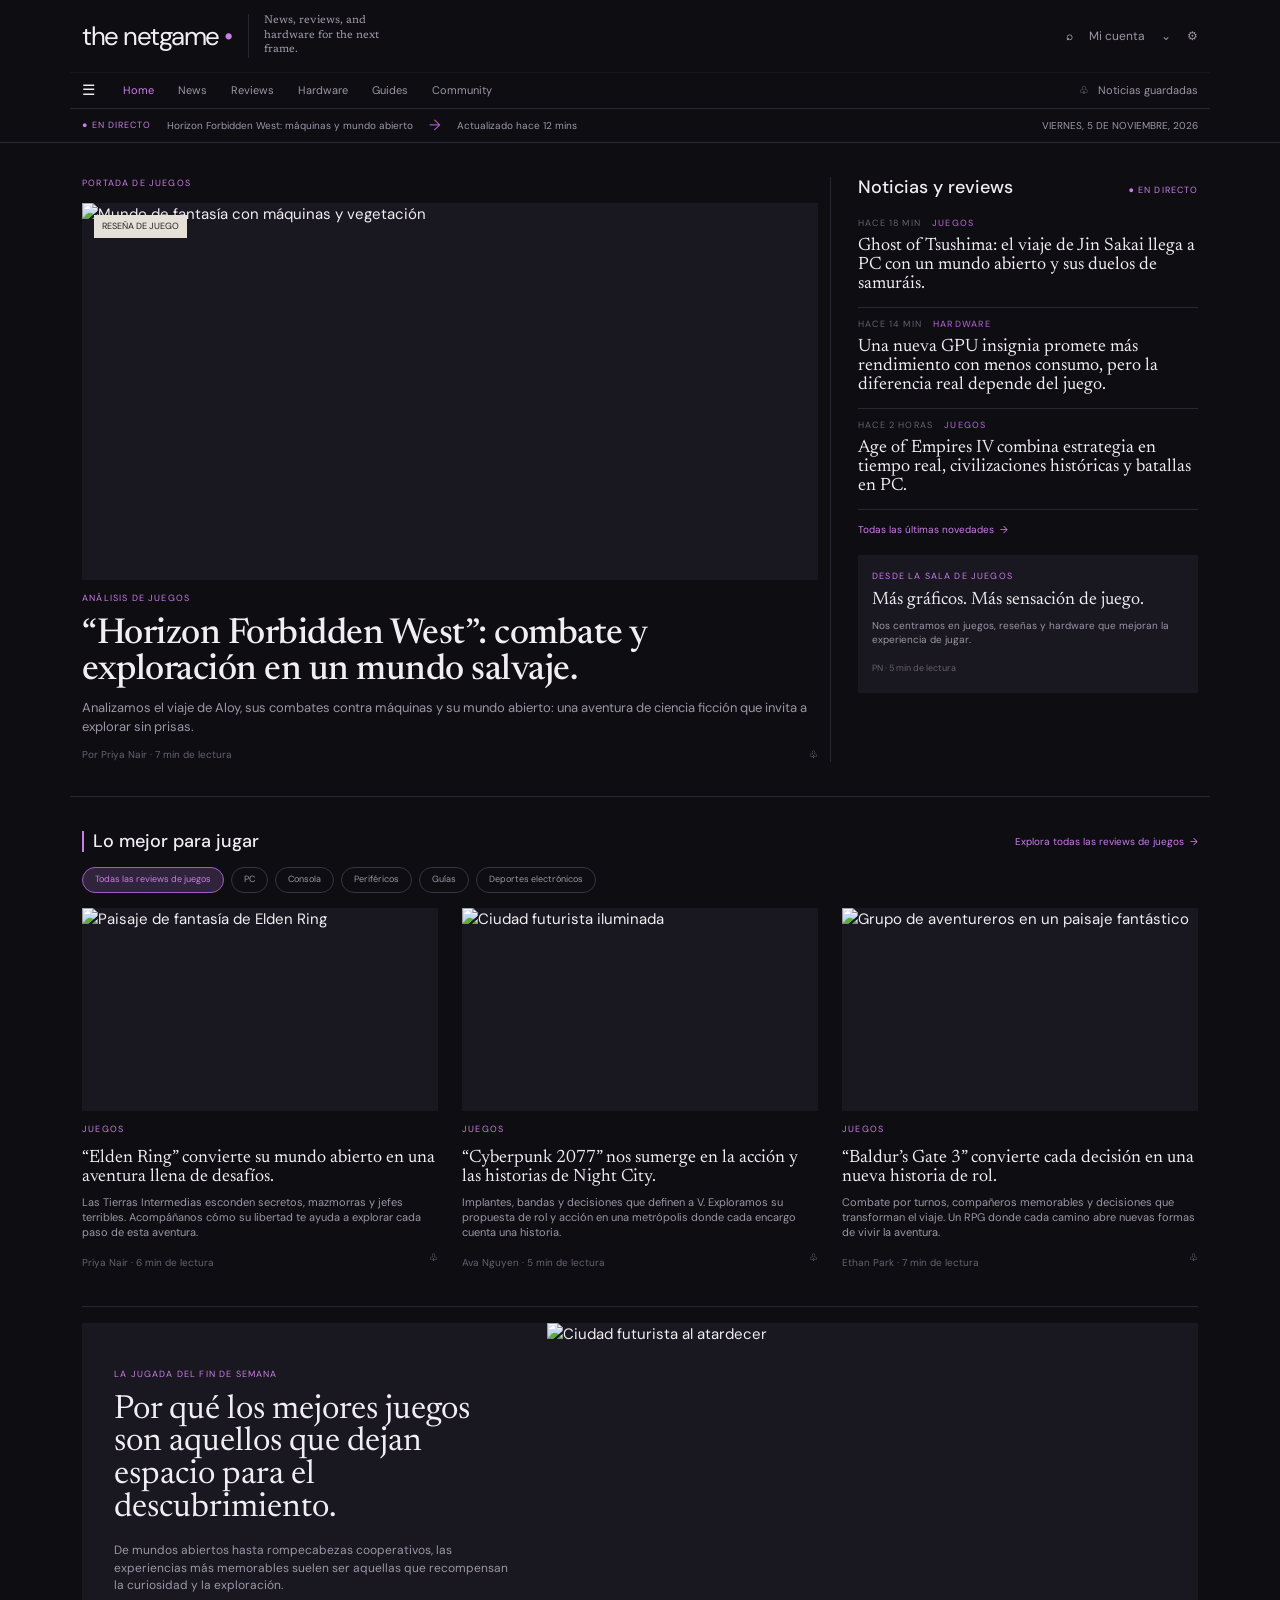
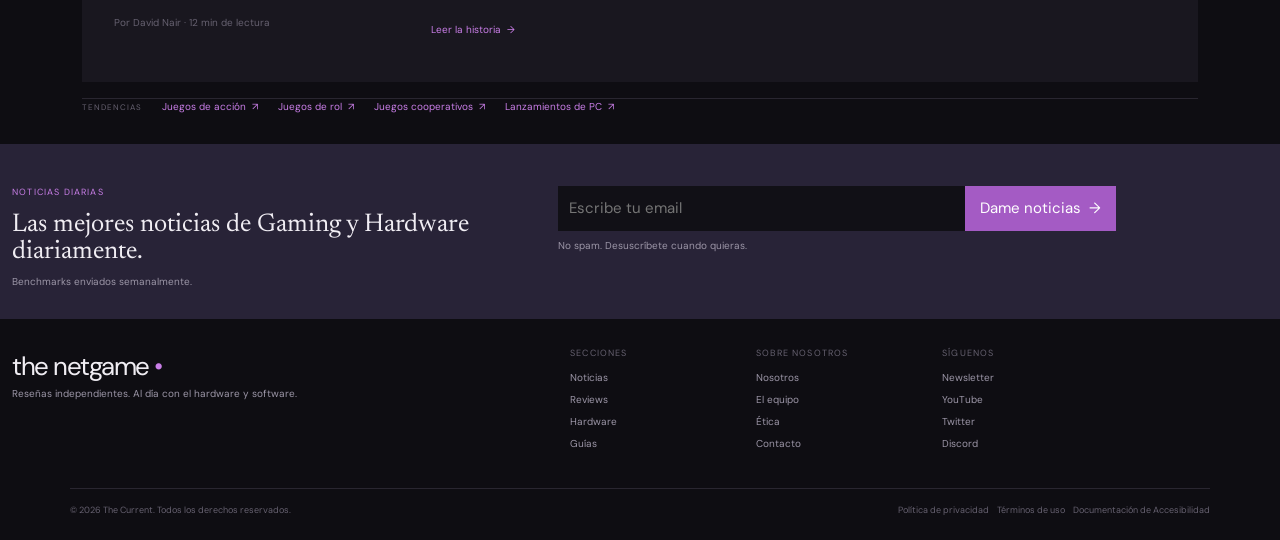
==== index.html @ 0d43a24c "feat(cosa no funcional)" ====
<!DOCTYPE html>
<html lang="es">
<head>
  <meta charset="UTF-8" />
  <meta name="viewport" content="width=device-width, initial-scale=1.0" />
  <meta name="description" content="Noticias, análisis y reviews de videojuegos y hardware." />
  <title>the netgame · Noticias y reviews</title>
  <link href="https://cdn.jsdelivr.net/npm/bootstrap@5.3.3/dist/css/bootstrap.min.css" rel="stylesheet" />
  <link rel="preconnect" href="https://fonts.googleapis.com" />
  <link rel="preconnect" href="https://fonts.gstatic.com" crossorigin />
  <link href="https://fonts.googleapis.com/css2?family=DM+Sans:wght@400;500;600;700&family=Newsreader:opsz,wght@6..72,400;6..72,500;6..72,600&display=swap" rel="stylesheet" />
  <link rel="stylesheet" href="styles/style.css" />
</head>
<body>
  <header class="site-header">
    <div class="topbar container d-flex align-items-center gap-3">
      <a class="brand" href="#">the netgame <span>•</span></a>
      <p class="brand-note">News, reviews, and<br />hardware for the next<br />frame.</p>
      <div class="header-actions d-flex align-items-center gap-3 ms-auto">
        <button class="icon-button" aria-label="Buscar">⌕</button>
        <a href="#">Mi cuenta</a>
        <span>⌄</span>
        <span>⚙</span>
      </div>
    </div>
    <nav class="main-nav container d-flex align-items-center gap-4">
      <button class="menu-button" aria-label="Abrir menú">☰</button>
      <a class="active" href="#">Home</a>
      <a href="noticias.html">News</a>
      <a href="#">Reviews</a>
      <a href="#">Hardware</a>
      <a href="#">Guides</a>
      <a href="#">Community</a>
      <a class="saved" href="#">♧ &nbsp; Noticias guardadas</a>
    </nav>
    <div class="ticker container d-flex align-items-center gap-3">
      <span class="live">● EN DIRECTO</span>
      <span>Horizon Forbidden West: máquinas y mundo abierto</span>
      <span class="ticker-arrow">→</span>
      <span>Actualizado hace 12 mins</span>
      <time>VIERNES, 5 DE NOVIEMBRE, 2026</time>
    </div>
  </header>

  <main class="container">
    <section class="hero-layout section row g-4">
      <article class="hero-story col-lg-8">
        <p class="eyebrow">PORTADA DE JUEGOS</p>
        <a href="#" class="image-link">
          <div class="hero-image image-frame">
            <img src="https://picsum.photos/seed/horizon-world/1200/620" alt="Mundo de fantasía con máquinas y vegetación" />
            <span class="image-tag">RESEÑA DE JUEGO</span>
          </div>
        </a>
        <p class="category">ANÁLISIS DE JUEGOS</p>
        <h1>“Horizon Forbidden West”: combate y exploración en un mundo salvaje.</h1>
        <p class="summary">Analizamos el viaje de Aloy, sus combates contra máquinas y su mundo abierto: una aventura de ciencia ficción que invita a explorar sin prisas.</p>
        <p class="byline">Por Priya Nair · 7 min de lectura <span>♧</span></p>
      </article>

      <aside class="news-rail col-lg-4">
        <div class="rail-heading">
          <h2>Noticias y reviews</h2>
          <span class="live">● EN DIRECTO</span>
        </div>
        <article class="rail-story">
          <p class="meta">HACE 18 MIN <b>JUEGOS</b></p>
          <h3>Ghost of Tsushima: el viaje de Jin Sakai llega a PC con un mundo abierto y sus duelos de samuráis.</h3>
        </article>
        <article class="rail-story">
          <p class="meta">HACE 14 MIN <b>HARDWARE</b></p>
          <h3>Una nueva GPU insignia promete más rendimiento con menos consumo, pero la diferencia real depende del juego.</h3>
        </article>
        <article class="rail-story">
          <p class="meta">HACE 2 HORAS <b>JUEGOS</b></p>
          <h3>Age of Empires IV combina estrategia en tiempo real, civilizaciones históricas y batallas en PC.</h3>
        </article>
        <a href="#" class="more-link">Todas las últimas novedades&nbsp; →</a>
        <div class="rail-note">
          <p class="category">DESDE LA SALA DE JUEGOS</p>
          <h3>Más gráficos. Más sensación de juego.</h3>
          <p>Nos centramos en juegos, reseñas y hardware que mejoran la experiencia de jugar.</p>
          <span>PN · 5 min de lectura</span>
        </div>
      </aside>
    </section>

    <section class="section review-section">
      <div class="section-heading">
        <h2>Lo mejor para jugar</h2>
        <a href="#">Explora todas las reviews de juegos&nbsp; →</a>
      </div>
      <div class="filters">
        <a class="selected" href="#">Todas las reviews de juegos</a>
        <a href="#">PC</a><a href="#">Consola</a><a href="#">Periféricos</a><a href="#">Guías</a><a href="#">Deportes electrónicos</a>
      </div>
      <div class="card-grid row g-4">
        <article class="game-card col-lg-4">
          <a href="#" class="image-link"><div class="card-image image-frame"><img src="https://picsum.photos/seed/elden-ring-landscape/800/480" alt="Paisaje de fantasía de Elden Ring" /></div></a>
          <p class="category">JUEGOS</p>
          <h3>“Elden Ring” convierte su mundo abierto en una aventura llena de desafíos.</h3>
          <p>Las Tierras Intermedias esconden secretos, mazmorras y jefes terribles. Acompáñanos cómo su libertad te ayuda a explorar cada paso de esta aventura.</p>
          <span class="byline">Priya Nair · 6 min de lectura <i>♧</i></span>
        </article>
        <article class="game-card col-lg-4">
          <a href="#" class="image-link"><div class="card-image image-frame"><img src="https://picsum.photos/seed/cyberpunk-city/800/480" alt="Ciudad futurista iluminada" /></div></a>
          <p class="category">JUEGOS</p>
          <h3>“Cyberpunk 2077” nos sumerge en la acción y las historias de Night City.</h3>
          <p>Implantes, bandas y decisiones que definen a V. Exploramos su propuesta de rol y acción en una metrópolis donde cada encargo cuenta una historia.</p>
          <span class="byline">Ava Nguyen · 5 min de lectura <i>♧</i></span>
        </article>
        <article class="game-card col-lg-4">
          <a href="#" class="image-link"><div class="card-image image-frame"><img src="https://picsum.photos/seed/baldurs-gate-party/800/480" alt="Grupo de aventureros en un paisaje fantástico" /></div></a>
          <p class="category">JUEGOS</p>
          <h3>“Baldur’s Gate 3” convierte cada decisión en una nueva historia de rol.</h3>
          <p>Combate por turnos, compañeros memorables y decisiones que transforman el viaje. Un RPG donde cada camino abre nuevas formas de vivir la aventura.</p>
          <span class="byline">Ethan Park · 7 min de lectura <i>♧</i></span>
        </article>
      </div>
    </section>

    <section class="split-feature section row g-0">
      <div class="split-copy col-lg-5">
        <p class="category">LA JUGADA DEL FIN DE SEMANA</p>
        <h2>Por qué los mejores juegos son aquellos que dejan espacio para el descubrimiento.</h2>
        <p>De mundos abiertos hasta rompecabezas cooperativos, las experiencias más memorables suelen ser aquellas que recompensan la curiosidad y la exploración.</p>
        <span class="byline">Por David Nair · 12 min de lectura</span>
        <a class="more-link" href="#">Leer la historia&nbsp; →</a>
      </div>
      <div class="split-image image-frame col-lg-7"><img src="https://picsum.photos/seed/futuristic-sunset/1000/700" alt="Ciudad futurista al atardecer" /></div>
    </section>

    <div class="trends"><span>TENDENCIAS</span><a href="#">Juegos de acción&nbsp; ↗</a><a href="#">Juegos de rol&nbsp; ↗</a><a href="#">Juegos cooperativos&nbsp; ↗</a><a href="#">Lanzamientos de PC&nbsp; ↗</a></div>
  </main>

  <section class="newsletter">
    <div class="container newsletter-inner row align-items-center g-4">
      <div class="col-lg-6"><p class="category">NOTICIAS DIARIAS</p><h2>Las mejores noticias de Gaming y Hardware diariamente.</h2><p>Benchmarks enviados semanalmente.</p></div>
      <form class="col-lg-6 row g-0"><label class="sr-only" for="email">Tu email</label><input class="col" id="email" type="email" placeholder="Escribe tu email" required /><button class="col-auto" type="submit">Dame noticias&nbsp; →</button><small class="col-12">No spam. Desuscríbete cuando quieras.</small></form>
    </div>
  </section>

  <footer class="site-footer">
    <div class="container footer-grid row g-4">
      <div class="col-lg-6"><a class="brand" href="#">the netgame <span>•</span></a><p>Reseñas independientes. Al día con el hardware y software.</p></div>
      <div class="col-6 col-lg-2"><p class="footer-title">SECCIONES</p><a href="#">Noticias</a><a href="#">Reviews</a><a href="#">Hardware</a><a href="#">Guías</a></div>
      <div class="col-6 col-lg-2"><p class="footer-title">SOBRE NOSOTROS</p><a href="#">Nosotros</a><a href="#">El equipo</a><a href="#">Ética</a><a href="#">Contacto</a></div>
      <div class="col-6 col-lg-2"><p class="footer-title">SÍGUENOS</p><a href="#">Newsletter</a><a href="#">YouTube</a><a href="#">Twitter</a><a href="#">Discord</a></div>
    </div>
    <div class="container footer-bottom"><span>© 2026 The Current. Todos los derechos reservados.</span><span>Política de privacidad &nbsp;&nbsp; Términos de uso &nbsp;&nbsp; Documentación de Accesibilidad</span></div>
  </footer>
</body>
</html>
---- styles/style.css ----
:root {
  --bg: #0e0d12;
  --surface: #19171f;
  --surface-light: #272331;
  --text: #f0edf3;
  --muted: #9c96a7;
  --faint: #666170;
  --line: #292630;
  --purple: #a45bc4;
  --purple-light: #c97ee7;
  --sans: "DM Sans", Arial, sans-serif;
  --serif: "Newsreader", Georgia, serif;
}

* { box-sizing: border-box; }
html { scroll-behavior: smooth; }
body { margin: 0; background: var(--bg); color: var(--text); font-family: var(--sans); font-size: 15px; }
a { color: inherit; text-decoration: none; }
a:hover { color: var(--purple-light); }
button, input { font: inherit; }
.site-header { border-bottom: 1px solid var(--line); }
.topbar { min-height: 72px; }
.brand { font-size: 26px; letter-spacing: -1.5px; white-space: nowrap; }
.brand span, .live, .category, .eyebrow { color: var(--purple-light); }
.brand-note { border-left: 1px solid var(--line); color: var(--muted); font: 11px/1.35 var(--serif); margin: 0; padding-left: 15px; }
.header-actions { color: var(--muted); font-size: 12px; }
.icon-button, .menu-button { background: none; border: 0; color: var(--text); cursor: pointer; padding: 0; }
.main-nav { border-top: 1px solid #17161b; min-height: 36px; font-size: 11px; color: var(--muted); }
.menu-button { font-size: 15px; margin-right: 4px; }
.main-nav .active { color: var(--purple-light); }
.saved { margin-left: auto; }
.ticker { border-top: 1px solid var(--line); color: var(--muted); font-size: 10px; min-height: 34px; }
.live { font-size: 9px; letter-spacing: .12em; white-space: nowrap; }
.ticker-arrow { color: var(--purple); font-size: 15px; }
.ticker time { margin-left: auto; }
.section { border-bottom: 1px solid var(--line); padding: 34px 0; }
.eyebrow, .category, .meta, .footer-title { font-size: 9px; letter-spacing: .13em; margin: 0 0 12px; }
.image-frame { background: var(--surface); overflow: hidden; position: relative; }
.image-frame img { display: block; height: 100%; object-fit: cover; transition: transform .35s ease; width: 100%; }
.image-link:hover img { transform: scale(1.025); }
.hero-image { aspect-ratio: 1.95 / 1; }
.image-tag { background: #e6e1d8; color: #242025; font-size: 9px; left: 12px; padding: 5px 8px; position: absolute; top: 12px; }
.hero-story h1 { font: 500 clamp(28px, 2.8vw, 40px)/1 var(--serif); letter-spacing: -.5px; margin: 0 0 10px; max-width: 800px; }
.summary { color: var(--muted); font-size: 13px; line-height: 1.45; margin: 0 0 10px; max-width: 800px; }
.byline { color: var(--faint); font-size: 10px; margin: 0; }
.byline span, .byline i { color: var(--muted); float: right; font-style: normal; }
.category { color: var(--purple-light); margin-top: 12px; }
.news-rail { border-left: 1px solid var(--line); padding-left: 27px; }
.rail-heading { align-items: baseline; display: flex; justify-content: space-between; margin-bottom: 8px; }
.rail-heading h2, .section-heading h2 { font-size: 18px; font-weight: 500; margin: 0; }
.rail-story { border-bottom: 1px solid var(--line); padding: 10px 0 13px; }
.rail-story .meta { color: var(--faint); margin-bottom: 7px; }
.meta b { color: var(--purple); font-weight: 500; margin-left: 8px; }
.rail-story h3 { font: 400 18px/1.05 var(--serif); margin: 0; }
.more-link { color: var(--purple-light); display: inline-block; font-size: 10px; margin-top: 12px; }
.rail-note { background: var(--surface); margin-top: 15px; padding: 15px 14px; }
.rail-note .category { margin: 0 0 8px; }
.rail-note h3 { font: 400 18px/1.05 var(--serif); margin: 0 0 9px; }
.rail-note p:not(.category) { color: var(--muted); font-size: 10px; line-height: 1.4; margin: 0 0 8px; }
.rail-note span { color: var(--faint); font-size: 9px; }
.section-heading { align-items: center; border-left: 2px solid var(--purple-light); display: flex; justify-content: space-between; padding-left: 9px; }
.section-heading a { color: var(--purple-light); font-size: 10px; }
.filters { display: flex; flex-wrap: wrap; gap: 7px; margin: 15px 0; }
.filters a { border: 1px solid #39343f; border-radius: 20px; color: var(--muted); font-size: 9px; padding: 5px 12px; }
.filters .selected { background: #30243c; border-color: var(--purple); color: var(--purple-light); }
.card-image { aspect-ratio: 1.75 / 1; }
.game-card h3 { font: 400 18px/1.05 var(--serif); margin: 0 0 8px; }
.game-card > p:not(.category) { color: var(--muted); font-size: 11px; line-height: 1.4; margin: 0 0 9px; }
.split-feature { padding: 16px 0; }
.split-copy { background: var(--surface); padding: 45px 32px; }
.split-copy .category { margin: 0 0 13px; }
.split-copy h2 { font: 400 clamp(25px, 2.6vw, 36px)/.98 var(--serif); margin: 0 0 17px; }
.split-copy > p:not(.category) { color: var(--muted); font-size: 12px; line-height: 1.45; max-width: 500px; }
.split-copy .more-link { float: right; }
.split-image { min-height: 280px; }
.trends { align-items: center; display: flex; gap: 20px; padding: 0 0 30px; color: var(--purple-light); font-size: 10px; }
.trends span { color: var(--faint); font-size: 8px; letter-spacing: .12em; }
.newsletter { background: #282337; padding: 30px 0; }
.newsletter h2 { font: 400 clamp(22px, 2vw, 28px)/1.05 var(--serif); margin: 0 0 8px; }
.newsletter p:not(.category), .newsletter small { color: var(--muted); font-size: 10px; margin: 0; }
.newsletter input { background: #111016; border: 0; color: var(--text); min-width: 0; padding: 11px; }
.newsletter button { background: var(--purple); border: 0; color: #fff; cursor: pointer; padding: 0 15px; }
.newsletter small { grid-column: 1 / -1; margin-top: 7px; }
.site-footer { padding-top: 28px; }
.footer-grid { padding-bottom: 30px; }
.footer-grid p:not(.footer-title) { color: var(--muted); font-size: 10px; }
.footer-title { color: var(--faint); margin-bottom: 10px; }
.footer-grid div:not(:first-child) a { color: var(--muted); display: block; font-size: 10px; margin-bottom: 7px; }
.footer-bottom { border-top: 1px solid var(--line); color: var(--faint); display: flex; font-size: 9px; justify-content: space-between; padding: 15px 0 22px; }
.sr-only { height: 1px; margin: -1px; overflow: hidden; position: absolute; width: 1px; }

@media (max-width: 760px) {
  .brand { font-size: 23px; }
  .brand-note, .header-actions a, .main-nav a:nth-of-type(n+4), .saved, .ticker time { display: none; }
  .main-nav { gap: 15px; overflow: hidden; }
  .news-rail { border-left: 0; border-top: 1px solid var(--line); padding: 25px 0 0; }
  .split-copy { padding: 32px 24px; }
  .split-image { min-height: 210px; }
  .trends { flex-wrap: wrap; gap: 12px; }
  .footer-bottom { flex-direction: column; gap: 8px; }
}
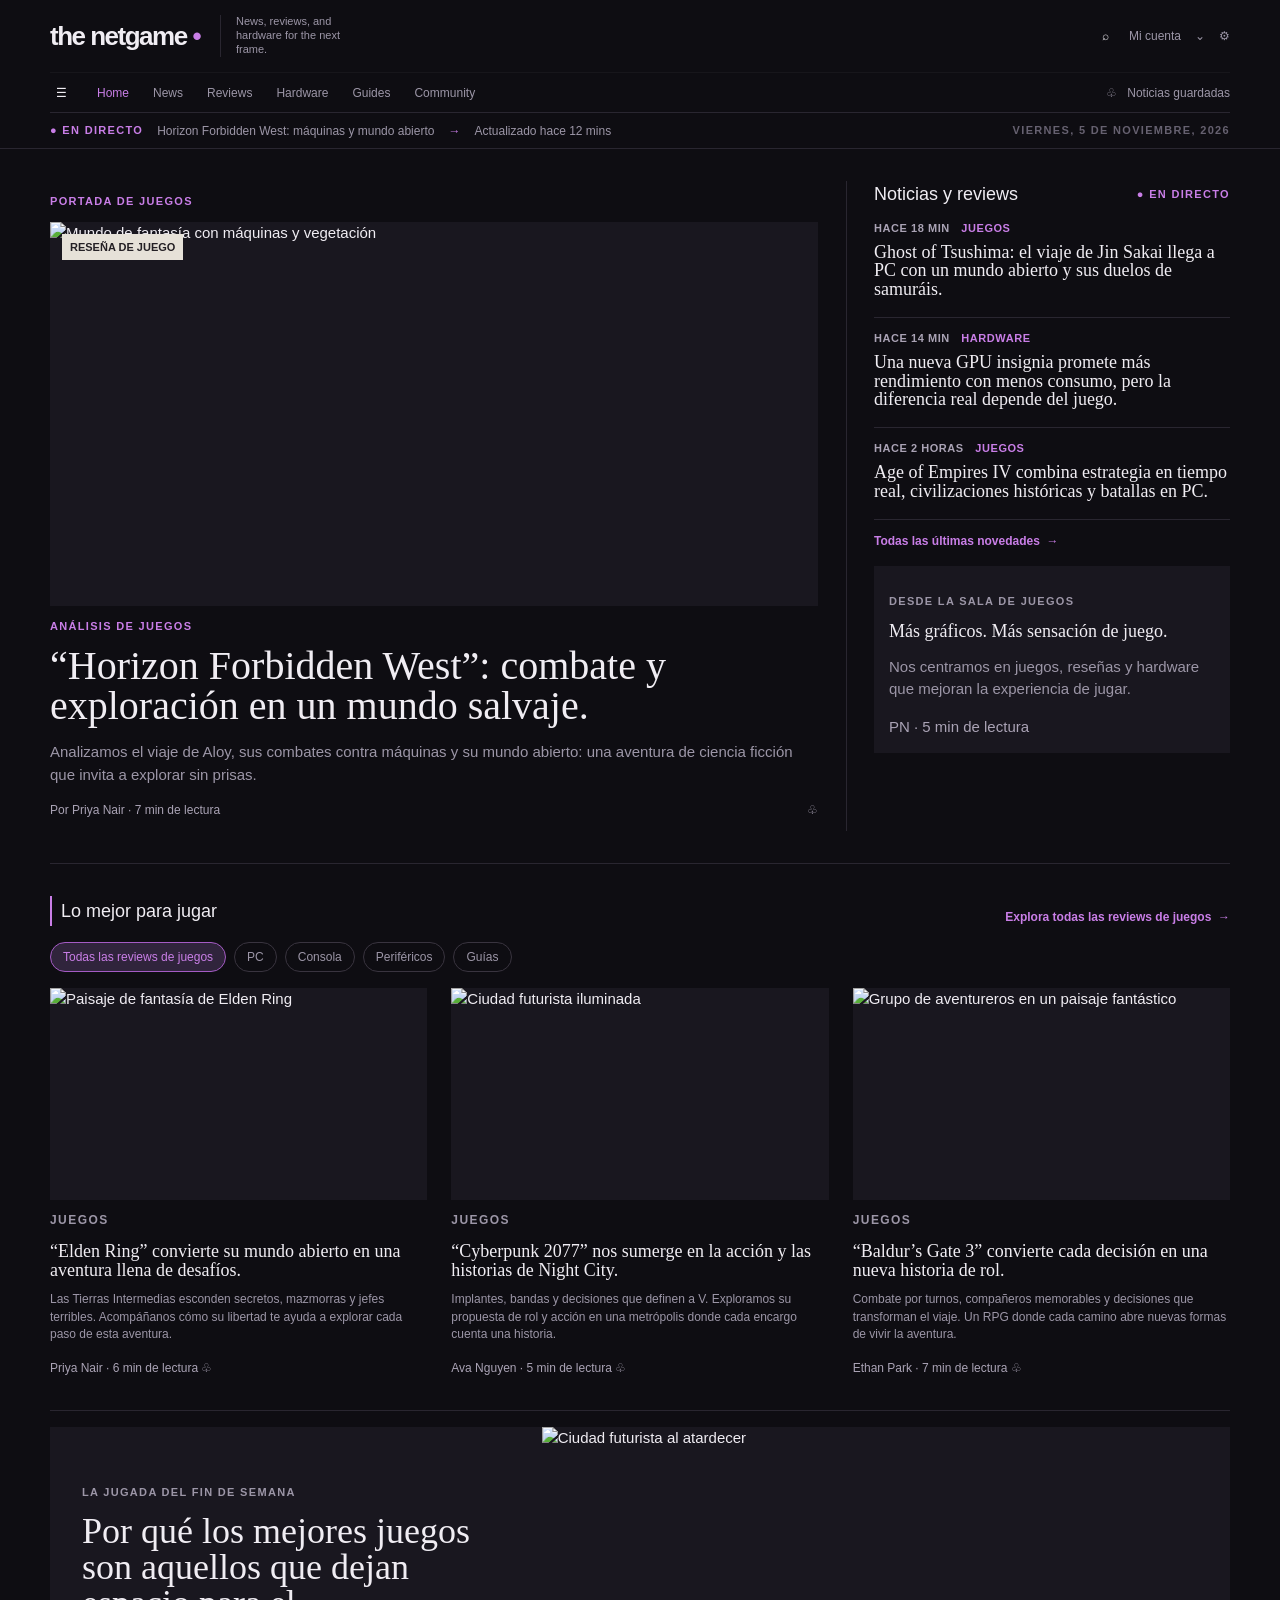
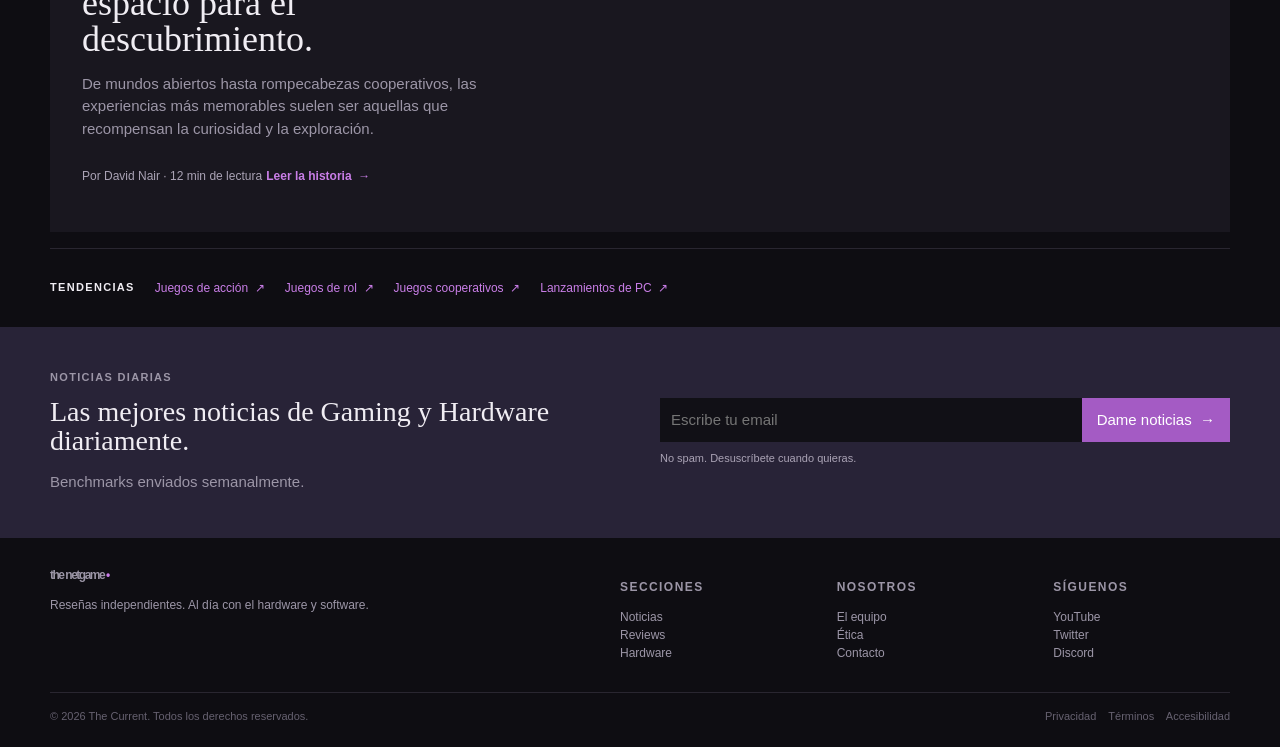
==== commit 7d54a3ba: "move (changed from bootstrap to plain css organized)" ====
--- a/index.html
+++ b/index.html
@@ -5,27 +5,27 @@
   <meta name="viewport" content="width=device-width, initial-scale=1.0" />
   <meta name="description" content="Noticias, análisis y reviews de videojuegos y hardware." />
   <title>the netgame · Noticias y reviews</title>
-  <link href="https://cdn.jsdelivr.net/npm/bootstrap@5.3.3/dist/css/bootstrap.min.css" rel="stylesheet" />
-  <link rel="preconnect" href="https://fonts.googleapis.com" />
-  <link rel="preconnect" href="https://fonts.gstatic.com" crossorigin />
-  <link href="https://fonts.googleapis.com/css2?family=DM+Sans:wght@400;500;600;700&family=Newsreader:opsz,wght@6..72,400;6..72,500;6..72,600&display=swap" rel="stylesheet" />
-  <link rel="stylesheet" href="styles/style.css" />
+  <link rel="stylesheet" href="styles/base.css" />
+  <link rel="stylesheet" href="styles/layout.css" />
+  <link rel="stylesheet" href="styles/components.css" />
+  <link rel="stylesheet" href="styles/responsive.css" />
 </head>
 <body>
   <header class="site-header">
-    <div class="topbar container d-flex align-items-center gap-3">
-      <a class="brand" href="#">the netgame <span>•</span></a>
+    <div class="topbar container">
+      <a class="brand" href="index.html">the netgame <span>•</span></a>
       <p class="brand-note">News, reviews, and<br />hardware for the next<br />frame.</p>
-      <div class="header-actions d-flex align-items-center gap-3 ms-auto">
-        <button class="icon-button" aria-label="Buscar">⌕</button>
+      <div class="header-actions">
+        <button aria-label="Buscar">⌕</button>
         <a href="#">Mi cuenta</a>
         <span>⌄</span>
         <span>⚙</span>
       </div>
     </div>
-    <nav class="main-nav container d-flex align-items-center gap-4">
+
+    <nav class="main-nav container" aria-label="Navegación principal">
       <button class="menu-button" aria-label="Abrir menú">☰</button>
-      <a class="active" href="#">Home</a>
+      <a class="active" href="index.html">Home</a>
       <a href="noticias.html">News</a>
       <a href="#">Reviews</a>
       <a href="#">Hardware</a>
@@ -33,51 +33,52 @@
       <a href="#">Community</a>
       <a class="saved" href="#">♧ &nbsp; Noticias guardadas</a>
     </nav>
-    <div class="ticker container d-flex align-items-center gap-3">
+
+    <div class="ticker container">
       <span class="live">● EN DIRECTO</span>
       <span>Horizon Forbidden West: máquinas y mundo abierto</span>
       <span class="ticker-arrow">→</span>
-      <span>Actualizado hace 12 mins</span>
+      <span class="ticker-update">Actualizado hace 12 mins</span>
       <time>VIERNES, 5 DE NOVIEMBRE, 2026</time>
     </div>
   </header>
 
   <main class="container">
-    <section class="hero-layout section row g-4">
-      <article class="hero-story col-lg-8">
-        <p class="eyebrow">PORTADA DE JUEGOS</p>
-        <a href="#" class="image-link">
+    <section class="hero-layout section-grid">
+      <article class="hero-story">
+        <p class="section-label">PORTADA DE JUEGOS</p>
+        <a class="image-link" href="#">
           <div class="hero-image image-frame">
             <img src="https://picsum.photos/seed/horizon-world/1200/620" alt="Mundo de fantasía con máquinas y vegetación" />
             <span class="image-tag">RESEÑA DE JUEGO</span>
           </div>
         </a>
-        <p class="category">ANÁLISIS DE JUEGOS</p>
+        <p class="section-label">ANÁLISIS DE JUEGOS</p>
         <h1>“Horizon Forbidden West”: combate y exploración en un mundo salvaje.</h1>
         <p class="summary">Analizamos el viaje de Aloy, sus combates contra máquinas y su mundo abierto: una aventura de ciencia ficción que invita a explorar sin prisas.</p>
         <p class="byline">Por Priya Nair · 7 min de lectura <span>♧</span></p>
       </article>
 
-      <aside class="news-rail col-lg-4">
+      <aside class="news-rail">
         <div class="rail-heading">
           <h2>Noticias y reviews</h2>
           <span class="live">● EN DIRECTO</span>
         </div>
         <article class="rail-story">
-          <p class="meta">HACE 18 MIN <b>JUEGOS</b></p>
+          <p class="metadata">HACE 18 MIN <b>JUEGOS</b></p>
           <h3>Ghost of Tsushima: el viaje de Jin Sakai llega a PC con un mundo abierto y sus duelos de samuráis.</h3>
         </article>
         <article class="rail-story">
-          <p class="meta">HACE 14 MIN <b>HARDWARE</b></p>
+          <p class="metadata">HACE 14 MIN <b>HARDWARE</b></p>
           <h3>Una nueva GPU insignia promete más rendimiento con menos consumo, pero la diferencia real depende del juego.</h3>
         </article>
         <article class="rail-story">
-          <p class="meta">HACE 2 HORAS <b>JUEGOS</b></p>
+          <p class="metadata">HACE 2 HORAS <b>JUEGOS</b></p>
           <h3>Age of Empires IV combina estrategia en tiempo real, civilizaciones históricas y batallas en PC.</h3>
         </article>
-        <a href="#" class="more-link">Todas las últimas novedades&nbsp; →</a>
+        <a class="more-link" href="#">Todas las últimas novedades&nbsp; →</a>
         <div class="rail-note">
-          <p class="category">DESDE LA SALA DE JUEGOS</p>
+          <p class="section-label">DESDE LA SALA DE JUEGOS</p>
           <h3>Más gráficos. Más sensación de juego.</h3>
           <p>Nos centramos en juegos, reseñas y hardware que mejoran la experiencia de jugar.</p>
           <span>PN · 5 min de lectura</span>
@@ -85,69 +86,93 @@
       </aside>
     </section>
 
-    <section class="section review-section">
+    <section class="review-section section-grid">
       <div class="section-heading">
         <h2>Lo mejor para jugar</h2>
         <a href="#">Explora todas las reviews de juegos&nbsp; →</a>
       </div>
       <div class="filters">
-        <a class="selected" href="#">Todas las reviews de juegos</a>
-        <a href="#">PC</a><a href="#">Consola</a><a href="#">Periféricos</a><a href="#">Guías</a><a href="#">Deportes electrónicos</a>
+        <a class="active" href="#">Todas las reviews de juegos</a>
+        <a href="#">PC</a>
+        <a href="#">Consola</a>
+        <a href="#">Periféricos</a>
+        <a href="#">Guías</a>
       </div>
-      <div class="card-grid row g-4">
-        <article class="game-card col-lg-4">
-          <a href="#" class="image-link"><div class="card-image image-frame"><img src="https://picsum.photos/seed/elden-ring-landscape/800/480" alt="Paisaje de fantasía de Elden Ring" /></div></a>
-          <p class="category">JUEGOS</p>
+      <div class="card-grid">
+        <article class="game-card">
+          <a class="image-link" href="#"><div class="card-image image-frame"><img src="https://picsum.photos/seed/elden-ring-landscape/800/480" alt="Paisaje de fantasía de Elden Ring" /></div></a>
+          <p class="section-label">JUEGOS</p>
           <h3>“Elden Ring” convierte su mundo abierto en una aventura llena de desafíos.</h3>
           <p>Las Tierras Intermedias esconden secretos, mazmorras y jefes terribles. Acompáñanos cómo su libertad te ayuda a explorar cada paso de esta aventura.</p>
-          <span class="byline">Priya Nair · 6 min de lectura <i>♧</i></span>
+          <span class="byline">Priya Nair · 6 min de lectura ♧</span>
         </article>
-        <article class="game-card col-lg-4">
-          <a href="#" class="image-link"><div class="card-image image-frame"><img src="https://picsum.photos/seed/cyberpunk-city/800/480" alt="Ciudad futurista iluminada" /></div></a>
-          <p class="category">JUEGOS</p>
+        <article class="game-card">
+          <a class="image-link" href="#"><div class="card-image image-frame"><img src="https://picsum.photos/seed/cyberpunk-city/800/480" alt="Ciudad futurista iluminada" /></div></a>
+          <p class="section-label">JUEGOS</p>
           <h3>“Cyberpunk 2077” nos sumerge en la acción y las historias de Night City.</h3>
           <p>Implantes, bandas y decisiones que definen a V. Exploramos su propuesta de rol y acción en una metrópolis donde cada encargo cuenta una historia.</p>
-          <span class="byline">Ava Nguyen · 5 min de lectura <i>♧</i></span>
+          <span class="byline">Ava Nguyen · 5 min de lectura ♧</span>
         </article>
-        <article class="game-card col-lg-4">
-          <a href="#" class="image-link"><div class="card-image image-frame"><img src="https://picsum.photos/seed/baldurs-gate-party/800/480" alt="Grupo de aventureros en un paisaje fantástico" /></div></a>
-          <p class="category">JUEGOS</p>
+        <article class="game-card">
+          <a class="image-link" href="#"><div class="card-image image-frame"><img src="https://picsum.photos/seed/baldurs-gate-party/800/480" alt="Grupo de aventureros en un paisaje fantástico" /></div></a>
+          <p class="section-label">JUEGOS</p>
           <h3>“Baldur’s Gate 3” convierte cada decisión en una nueva historia de rol.</h3>
           <p>Combate por turnos, compañeros memorables y decisiones que transforman el viaje. Un RPG donde cada camino abre nuevas formas de vivir la aventura.</p>
-          <span class="byline">Ethan Park · 7 min de lectura <i>♧</i></span>
+          <span class="byline">Ethan Park · 7 min de lectura ♧</span>
         </article>
       </div>
     </section>
 
-    <section class="split-feature section row g-0">
-      <div class="split-copy col-lg-5">
-        <p class="category">LA JUGADA DEL FIN DE SEMANA</p>
+    <section class="split-feature">
+      <div class="split-copy">
+        <p class="section-label">LA JUGADA DEL FIN DE SEMANA</p>
         <h2>Por qué los mejores juegos son aquellos que dejan espacio para el descubrimiento.</h2>
         <p>De mundos abiertos hasta rompecabezas cooperativos, las experiencias más memorables suelen ser aquellas que recompensan la curiosidad y la exploración.</p>
         <span class="byline">Por David Nair · 12 min de lectura</span>
         <a class="more-link" href="#">Leer la historia&nbsp; →</a>
       </div>
-      <div class="split-image image-frame col-lg-7"><img src="https://picsum.photos/seed/futuristic-sunset/1000/700" alt="Ciudad futurista al atardecer" /></div>
+      <div class="split-image image-frame"><img src="https://picsum.photos/seed/futuristic-sunset/1000/700" alt="Ciudad futurista al atardecer" /></div>
     </section>
 
-    <div class="trends"><span>TENDENCIAS</span><a href="#">Juegos de acción&nbsp; ↗</a><a href="#">Juegos de rol&nbsp; ↗</a><a href="#">Juegos cooperativos&nbsp; ↗</a><a href="#">Lanzamientos de PC&nbsp; ↗</a></div>
+    <div class="trends">
+      <span>TENDENCIAS</span>
+      <a href="#">Juegos de acción&nbsp; ↗</a>
+      <a href="#">Juegos de rol&nbsp; ↗</a>
+      <a href="#">Juegos cooperativos&nbsp; ↗</a>
+      <a href="#">Lanzamientos de PC&nbsp; ↗</a>
+    </div>
   </main>
 
   <section class="newsletter">
-    <div class="container newsletter-inner row align-items-center g-4">
-      <div class="col-lg-6"><p class="category">NOTICIAS DIARIAS</p><h2>Las mejores noticias de Gaming y Hardware diariamente.</h2><p>Benchmarks enviados semanalmente.</p></div>
-      <form class="col-lg-6 row g-0"><label class="sr-only" for="email">Tu email</label><input class="col" id="email" type="email" placeholder="Escribe tu email" required /><button class="col-auto" type="submit">Dame noticias&nbsp; →</button><small class="col-12">No spam. Desuscríbete cuando quieras.</small></form>
+    <div class="newsletter-inner container">
+      <div>
+        <p class="section-label">NOTICIAS DIARIAS</p>
+        <h2>Las mejores noticias de Gaming y Hardware diariamente.</h2>
+        <p>Benchmarks enviados semanalmente.</p>
+      </div>
+      <form>
+        <label class="sr-only" for="email">Tu email</label>
+        <input id="email" type="email" placeholder="Escribe tu email" required />
+        <button type="submit">Dame noticias&nbsp; →</button>
+        <small>No spam. Desuscríbete cuando quieras.</small>
+      </form>
     </div>
   </section>
 
   <footer class="site-footer">
-    <div class="container footer-grid row g-4">
-      <div class="col-lg-6"><a class="brand" href="#">the netgame <span>•</span></a><p>Reseñas independientes. Al día con el hardware y software.</p></div>
-      <div class="col-6 col-lg-2"><p class="footer-title">SECCIONES</p><a href="#">Noticias</a><a href="#">Reviews</a><a href="#">Hardware</a><a href="#">Guías</a></div>
-      <div class="col-6 col-lg-2"><p class="footer-title">SOBRE NOSOTROS</p><a href="#">Nosotros</a><a href="#">El equipo</a><a href="#">Ética</a><a href="#">Contacto</a></div>
-      <div class="col-6 col-lg-2"><p class="footer-title">SÍGUENOS</p><a href="#">Newsletter</a><a href="#">YouTube</a><a href="#">Twitter</a><a href="#">Discord</a></div>
+    <div class="footer-grid container">
+      <div>
+        <a class="brand" href="index.html">the netgame <span>•</span></a>
+        <p>Reseñas independientes. Al día con el hardware y software.</p>
+      </div>
+      <div><p class="footer-title">SECCIONES</p><a href="#">Noticias</a><a href="#">Reviews</a><a href="#">Hardware</a></div>
+      <div><p class="footer-title">NOSOTROS</p><a href="#">El equipo</a><a href="#">Ética</a><a href="#">Contacto</a></div>
+      <div><p class="footer-title">SÍGUENOS</p><a href="#">YouTube</a><a href="#">Twitter</a><a href="#">Discord</a></div>
     </div>
-    <div class="container footer-bottom"><span>© 2026 The Current. Todos los derechos reservados.</span><span>Política de privacidad &nbsp;&nbsp; Términos de uso &nbsp;&nbsp; Documentación de Accesibilidad</span></div>
+    <div class="footer-bottom container">
+      <span>© 2026 The Current. Todos los derechos reservados.</span>
+      <span>Privacidad &nbsp;&nbsp; Términos &nbsp;&nbsp; Accesibilidad</span>
+    </div>
   </footer>
 </body>
 </html>
--- a/styles/base.css
+++ b/styles/base.css
@@ -0,0 +1,56 @@
+:root {
+  --bg: #0e0d12;
+  --surface: #19171f;
+  --surface-alt: #282337;
+  --text: #f0edf3;
+  --muted: #9c96a7;
+  --muted-light: #aaa3b5;
+  --faint: #666170;
+  --line: #292630;
+  --line-dark: #17161b;
+  --purple: #c97ee7;
+  --purple-dark: #a45bc4;
+  --purple-selected: #30243c;
+  --font-sans: Arial, Helvetica, sans-serif;
+  --font-serif: Georgia, "Times New Roman", serif;
+}
+
+* { box-sizing: border-box; }
+
+body {
+  margin: 0;
+  background: var(--bg);
+  color: var(--text);
+  font-family: var(--font-sans);
+  font-size: 15px;
+  line-height: 1.5;
+}
+
+a {
+  color: inherit;
+  text-decoration: none;
+}
+
+a:hover { color: var(--purple); }
+
+button,
+input { font: inherit; }
+
+button { cursor: pointer; }
+
+img {
+  display: block;
+  max-width: 100%;
+}
+
+.sr-only {
+  position: absolute;
+  width: 1px;
+  height: 1px;
+  padding: 0;
+  margin: -1px;
+  overflow: hidden;
+  clip: rect(0, 0, 0, 0);
+  white-space: nowrap;
+  border: 0;
+}
--- a/styles/layout.css
+++ b/styles/layout.css
@@ -0,0 +1,77 @@
+.container {
+  width: min(1180px, calc(100% - 40px));
+  margin-inline: auto;
+}
+
+.topbar,
+.main-nav,
+.ticker,
+.header-actions {
+  display: flex;
+  align-items: center;
+}
+
+.topbar {
+  min-height: 72px;
+  gap: 20px;
+}
+
+.header-actions {
+  margin-left: auto;
+  gap: 14px;
+}
+
+.main-nav {
+  min-height: 40px;
+  gap: 24px;
+  border-top: 1px solid var(--line-dark);
+}
+
+.main-nav .saved,
+.ticker time {
+  margin-left: auto;
+}
+
+.ticker {
+  min-height: 36px;
+  gap: 14px;
+  border-top: 1px solid var(--line);
+}
+
+.hero-layout {
+  display: grid;
+  grid-template-columns: minmax(0, 2fr) minmax(280px, 1fr);
+  gap: 28px;
+}
+
+.section-grid {
+  border-bottom: 1px solid var(--line);
+  padding: 32px 0;
+}
+
+.card-grid {
+  display: grid;
+  grid-template-columns: repeat(3, minmax(0, 1fr));
+  gap: 24px;
+}
+
+.split-feature {
+  display: grid;
+  grid-template-columns: 5fr 7fr;
+  padding: 16px 0;
+  border-bottom: 1px solid var(--line);
+}
+
+.newsletter-inner {
+  display: grid;
+  grid-template-columns: 1fr 1fr;
+  align-items: center;
+  gap: 40px;
+}
+
+.footer-grid {
+  display: grid;
+  grid-template-columns: 3fr repeat(3, 1fr);
+  gap: 40px;
+  padding-bottom: 30px;
+}
--- a/styles/components.css
+++ b/styles/components.css
@@ -0,0 +1,296 @@
+.site-header { border-bottom: 1px solid var(--line); }
+
+.brand {
+  font-size: 26px;
+  font-weight: 700;
+  letter-spacing: -1.5px;
+  white-space: nowrap;
+}
+
+.brand span,
+.live,
+.section-label,
+.more-link,
+.ticker-arrow,
+.trends a,
+.section-heading a {
+  color: var(--purple);
+}
+
+.brand-note,
+.header-actions,
+.main-nav,
+.ticker,
+.summary,
+.game-card > p,
+.rail-note p,
+.split-copy > p,
+.newsletter p,
+.footer-grid p,
+.footer-grid a {
+  color: var(--muted);
+}
+
+.brand-note {
+  border-left: 1px solid var(--line);
+  padding-left: 15px;
+  font-size: 11px;
+  line-height: 1.25;
+}
+
+.header-actions,
+.main-nav,
+.ticker { font-size: 12px; }
+
+.main-nav a.active { color: var(--purple); }
+
+.header-actions button,
+.menu-button {
+  border: 0;
+  background: transparent;
+  color: var(--text);
+}
+
+.ticker time,
+.footer-bottom { color: var(--faint); }
+
+.live,
+.ticker time,
+.metadata,
+.section-label,
+.footer-title,
+.trends > span {
+  font-size: 11px;
+  font-weight: 600;
+  letter-spacing: 0.12em;
+}
+
+.section-label { margin: 12px 0; }
+
+.image-frame {
+  position: relative;
+  overflow: hidden;
+  background: var(--surface);
+}
+
+.image-frame img {
+  width: 100%;
+  height: 100%;
+  object-fit: cover;
+  transition: transform 0.3s ease;
+}
+
+.image-link:hover img { transform: scale(1.02); }
+.hero-image { aspect-ratio: 2 / 1; }
+.card-image { aspect-ratio: 16 / 9; }
+
+.image-tag {
+  position: absolute;
+  top: 12px;
+  left: 12px;
+  padding: 5px 8px;
+  background: #e6e1d8;
+  color: #242025;
+  font-size: 11px;
+  font-weight: 600;
+}
+
+.hero-story h1,
+.split-copy h2,
+.newsletter h2,
+.rail-story h3,
+.rail-note h3,
+.game-card h3 {
+  font-family: var(--font-serif);
+  font-weight: 400;
+}
+
+.hero-story h1 {
+  max-width: 800px;
+  margin: 0 0 10px;
+  font-size: 40px;
+  line-height: 1;
+}
+
+.summary { max-width: 800px; }
+
+.byline,
+.game-card .byline {
+  color: var(--muted-light);
+  font-size: 12px;
+  font-weight: 500;
+}
+
+.byline span { float: right; }
+
+.news-rail {
+  padding-left: 27px;
+  border-left: 1px solid var(--line);
+}
+
+.rail-heading,
+.section-heading {
+  display: flex;
+  align-items: center;
+  justify-content: space-between;
+}
+
+.rail-heading h2,
+.section-heading h2 {
+  margin: 0;
+  font-size: 18px;
+  font-weight: 500;
+}
+
+.rail-story {
+  padding: 12px 0;
+  border-bottom: 1px solid var(--line);
+}
+
+.rail-story h3,
+.rail-note h3,
+.game-card h3 {
+  margin: 6px 0;
+  font-size: 18px;
+  line-height: 1.05;
+}
+
+.metadata {
+  color: var(--muted-light);
+  margin: 0;
+  letter-spacing: 0.05em;
+}
+
+.metadata b {
+  margin-left: 8px;
+  color: var(--purple);
+}
+
+.more-link,
+.section-heading a {
+  display: inline-block;
+  margin-top: 12px;
+  font-size: 12px;
+  font-weight: 600;
+}
+
+.rail-note {
+  margin-top: 15px;
+  padding: 15px;
+  background: var(--surface);
+}
+
+.rail-note span,
+.game-card .byline { color: var(--muted-light); }
+
+.review-section { border-bottom: 1px solid var(--line); }
+
+.section-heading {
+  padding-left: 9px;
+  border-left: 2px solid var(--purple);
+}
+
+.filters {
+  display: flex;
+  flex-wrap: wrap;
+  gap: 8px;
+  margin: 16px 0;
+}
+
+.filters a {
+  padding: 5px 12px;
+  border: 1px solid #39343f;
+  border-radius: 999px;
+  color: var(--muted);
+  font-size: 12px;
+}
+
+.filters a.active {
+  border-color: var(--purple-dark);
+  background: var(--purple-selected);
+  color: var(--purple);
+}
+
+.game-card > p {
+  font-size: 12px;
+  line-height: 1.45;
+}
+
+.split-copy {
+  min-height: 280px;
+  padding: 45px 32px;
+  background: var(--surface);
+}
+
+.split-copy h2 {
+  max-width: 600px;
+  margin: 0 0 16px;
+  font-size: 36px;
+  line-height: 1;
+}
+
+.split-image { min-height: 280px; }
+
+.trends {
+  display: flex;
+  flex-wrap: wrap;
+  align-items: center;
+  gap: 20px;
+  padding: 30px 0;
+  font-size: 12px;
+}
+
+.newsletter {
+  padding: 30px 0;
+  background: var(--surface-alt);
+}
+
+.newsletter h2 {
+  margin: 0 0 8px;
+  font-size: 28px;
+  line-height: 1.05;
+}
+
+.newsletter form {
+  display: grid;
+  grid-template-columns: 1fr auto;
+}
+
+.newsletter input {
+  min-width: 0;
+  padding: 11px;
+  border: 0;
+  background: #111016;
+  color: var(--text);
+}
+
+.newsletter button {
+  padding: 10px 15px;
+  border: 0;
+  background: var(--purple-dark);
+  color: #fff;
+}
+
+.newsletter small {
+  grid-column: 1 / -1;
+  margin-top: 8px;
+  color: var(--muted-light);
+  font-size: 11px;
+}
+
+.site-footer { padding-top: 28px; }
+
+.footer-grid {
+  border-bottom: 1px solid var(--line);
+}
+
+.footer-grid a { display: block; font-size: 12px; }
+.footer-grid p { font-size: 12px; }
+.footer-title { color: var(--faint); }
+
+.footer-bottom {
+  display: flex;
+  justify-content: space-between;
+  padding: 15px 0 22px;
+  font-size: 11px;
+}
--- a/styles/responsive.css
+++ b/styles/responsive.css
@@ -0,0 +1,62 @@
+@media (max-width: 991px) {
+  .hero-layout {
+    grid-template-columns: 1fr;
+  }
+
+  .news-rail {
+    padding: 24px 0 0;
+    border-left: 0;
+    border-top: 1px solid var(--line);
+  }
+
+  .card-grid {
+    grid-template-columns: repeat(2, minmax(0, 1fr));
+  }
+
+  .footer-grid {
+    grid-template-columns: 2fr repeat(2, 1fr);
+  }
+}
+
+@media (max-width: 767px) {
+  .container {
+    width: calc(100% - 32px);
+  }
+
+  .brand-note,
+  .header-actions a,
+  .main-nav a:nth-of-type(n + 4),
+  .saved,
+  .ticker-update,
+  .ticker time {
+    display: none;
+  }
+
+  .main-nav {
+    gap: 15px;
+  }
+
+  .ticker {
+    overflow: hidden;
+  }
+
+  .hero-story h1 {
+    font-size: 32px;
+  }
+
+  .card-grid,
+  .split-feature,
+  .newsletter-inner,
+  .footer-grid {
+    grid-template-columns: 1fr;
+  }
+
+  .split-copy {
+    padding: 32px 24px;
+  }
+
+  .footer-bottom {
+    flex-direction: column;
+    gap: 8px;
+  }
+}
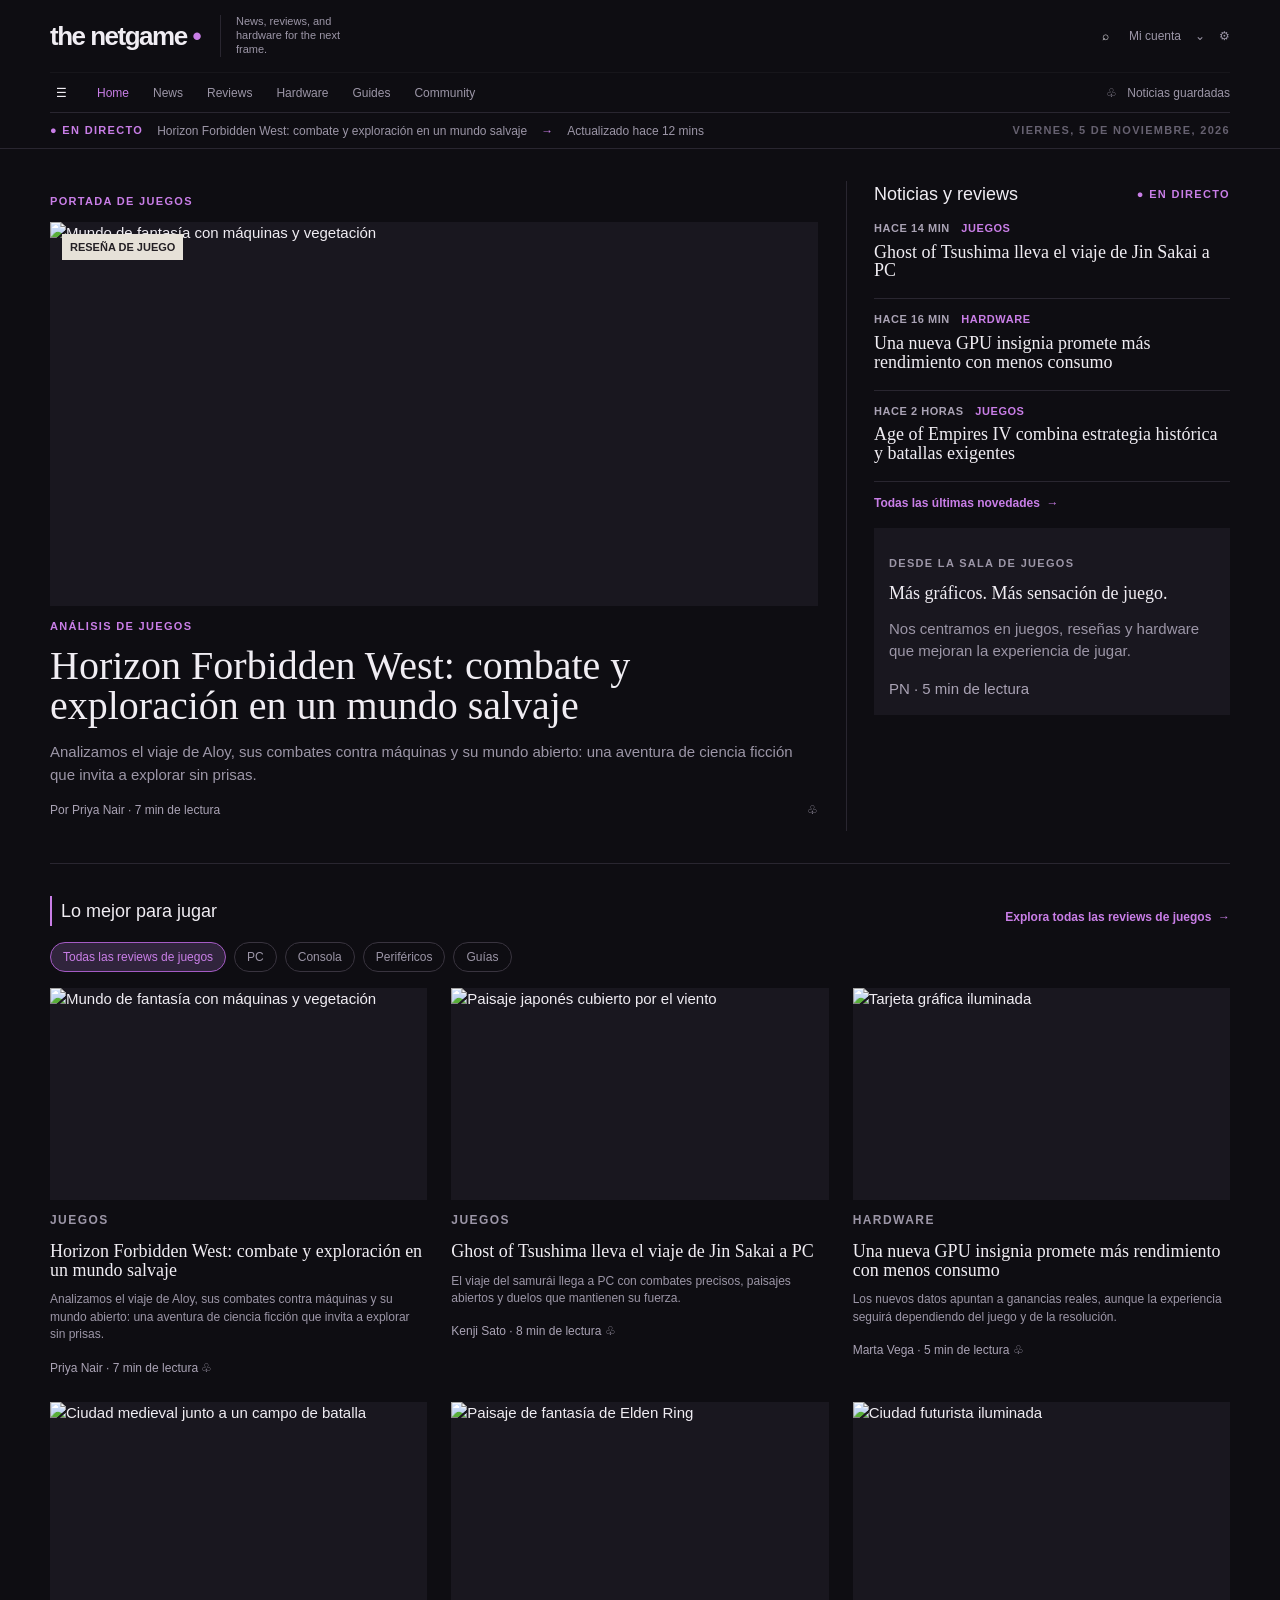
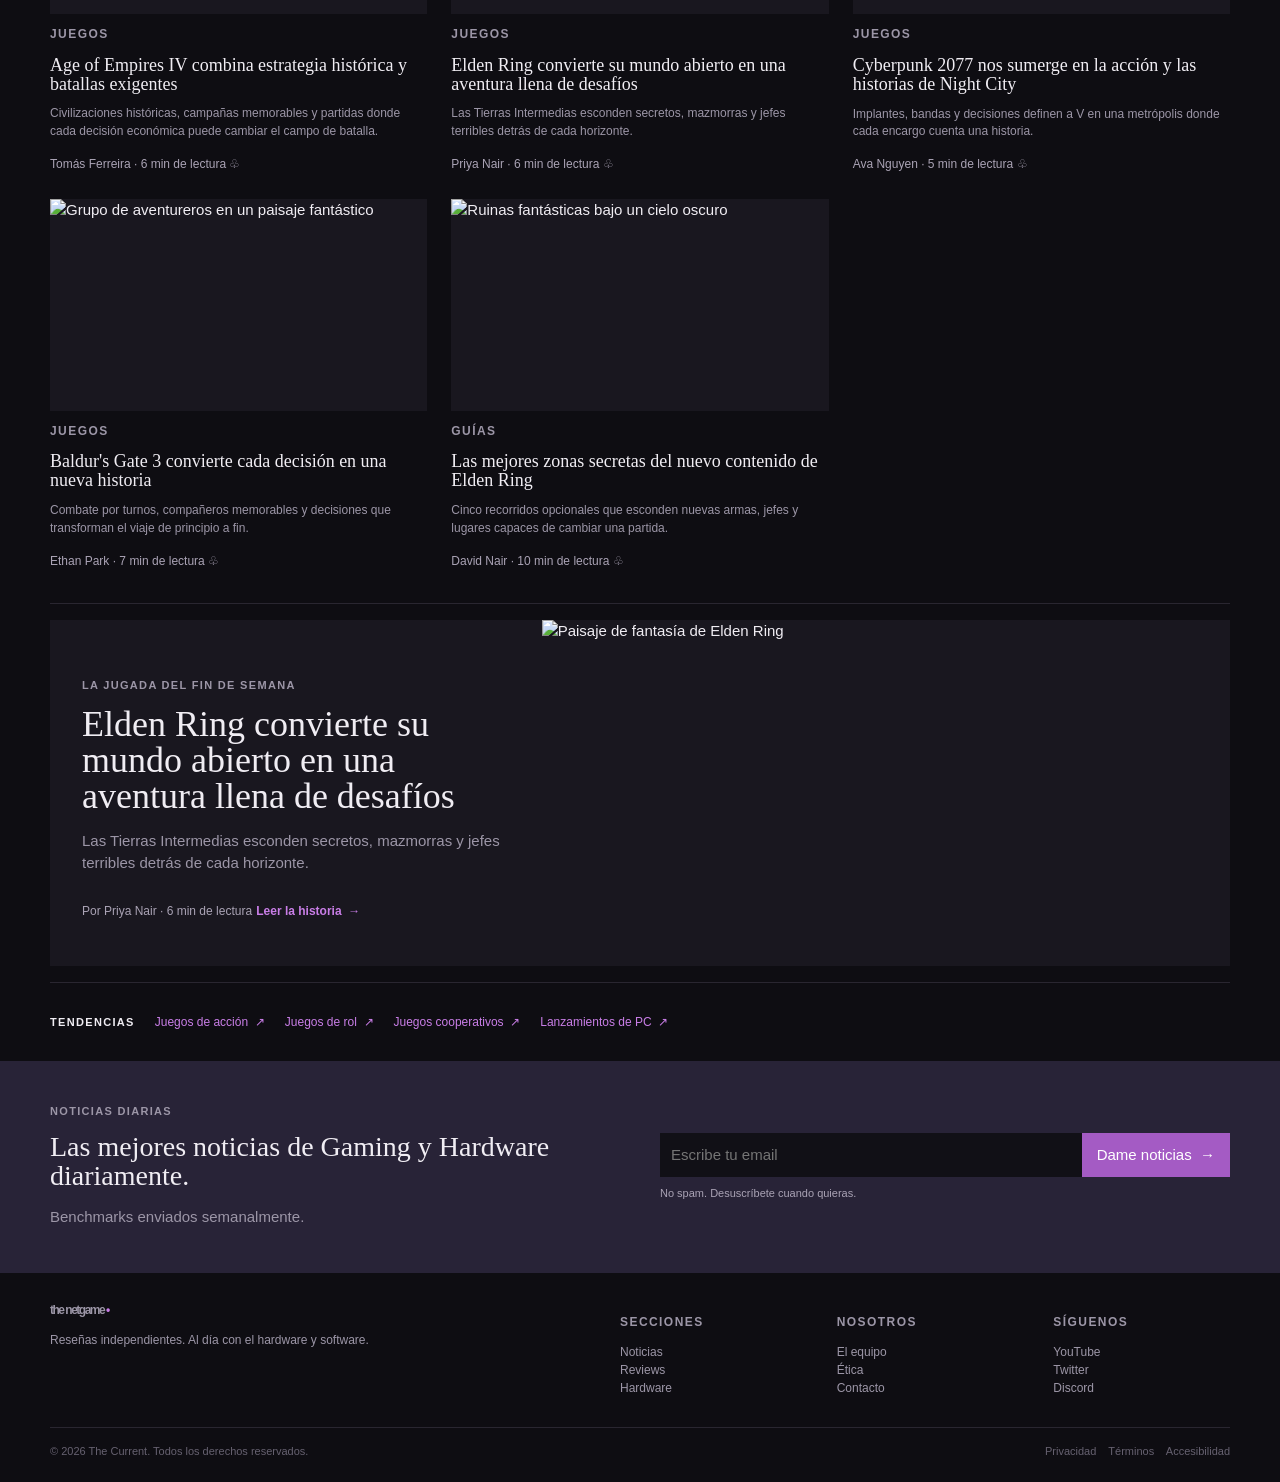
==== commit 2d480e30: "feat(dynamic pages)" ====
--- a/index.html
+++ b/index.html
@@ -36,7 +36,7 @@
 
     <div class="ticker container">
       <span class="live">● EN DIRECTO</span>
-      <span>Horizon Forbidden West: máquinas y mundo abierto</span>
+      <span id="ticker-title">Horizon Forbidden West: máquinas y mundo abierto</span>
       <span class="ticker-arrow">→</span>
       <span class="ticker-update">Actualizado hace 12 mins</span>
       <time>VIERNES, 5 DE NOVIEMBRE, 2026</time>
@@ -45,37 +45,14 @@
 
   <main class="container">
     <section class="hero-layout section-grid">
-      <article class="hero-story">
-        <p class="section-label">PORTADA DE JUEGOS</p>
-        <a class="image-link" href="#">
-          <div class="hero-image image-frame">
-            <img src="https://picsum.photos/seed/horizon-world/1200/620" alt="Mundo de fantasía con máquinas y vegetación" />
-            <span class="image-tag">RESEÑA DE JUEGO</span>
-          </div>
-        </a>
-        <p class="section-label">ANÁLISIS DE JUEGOS</p>
-        <h1>“Horizon Forbidden West”: combate y exploración en un mundo salvaje.</h1>
-        <p class="summary">Analizamos el viaje de Aloy, sus combates contra máquinas y su mundo abierto: una aventura de ciencia ficción que invita a explorar sin prisas.</p>
-        <p class="byline">Por Priya Nair · 7 min de lectura <span>♧</span></p>
-      </article>
+      <article class="hero-story" id="featured-story"></article>
 
       <aside class="news-rail">
         <div class="rail-heading">
           <h2>Noticias y reviews</h2>
           <span class="live">● EN DIRECTO</span>
         </div>
-        <article class="rail-story">
-          <p class="metadata">HACE 18 MIN <b>JUEGOS</b></p>
-          <h3>Ghost of Tsushima: el viaje de Jin Sakai llega a PC con un mundo abierto y sus duelos de samuráis.</h3>
-        </article>
-        <article class="rail-story">
-          <p class="metadata">HACE 14 MIN <b>HARDWARE</b></p>
-          <h3>Una nueva GPU insignia promete más rendimiento con menos consumo, pero la diferencia real depende del juego.</h3>
-        </article>
-        <article class="rail-story">
-          <p class="metadata">HACE 2 HORAS <b>JUEGOS</b></p>
-          <h3>Age of Empires IV combina estrategia en tiempo real, civilizaciones históricas y batallas en PC.</h3>
-        </article>
+        <div id="news-rail"></div>
         <a class="more-link" href="#">Todas las últimas novedades&nbsp; →</a>
         <div class="rail-note">
           <p class="section-label">DESDE LA SALA DE JUEGOS</p>
@@ -98,41 +75,10 @@
         <a href="#">Periféricos</a>
         <a href="#">Guías</a>
       </div>
-      <div class="card-grid">
-        <article class="game-card">
-          <a class="image-link" href="#"><div class="card-image image-frame"><img src="https://picsum.photos/seed/elden-ring-landscape/800/480" alt="Paisaje de fantasía de Elden Ring" /></div></a>
-          <p class="section-label">JUEGOS</p>
-          <h3>“Elden Ring” convierte su mundo abierto en una aventura llena de desafíos.</h3>
-          <p>Las Tierras Intermedias esconden secretos, mazmorras y jefes terribles. Acompáñanos cómo su libertad te ayuda a explorar cada paso de esta aventura.</p>
-          <span class="byline">Priya Nair · 6 min de lectura ♧</span>
-        </article>
-        <article class="game-card">
-          <a class="image-link" href="#"><div class="card-image image-frame"><img src="https://picsum.photos/seed/cyberpunk-city/800/480" alt="Ciudad futurista iluminada" /></div></a>
-          <p class="section-label">JUEGOS</p>
-          <h3>“Cyberpunk 2077” nos sumerge en la acción y las historias de Night City.</h3>
-          <p>Implantes, bandas y decisiones que definen a V. Exploramos su propuesta de rol y acción en una metrópolis donde cada encargo cuenta una historia.</p>
-          <span class="byline">Ava Nguyen · 5 min de lectura ♧</span>
-        </article>
-        <article class="game-card">
-          <a class="image-link" href="#"><div class="card-image image-frame"><img src="https://picsum.photos/seed/baldurs-gate-party/800/480" alt="Grupo de aventureros en un paisaje fantástico" /></div></a>
-          <p class="section-label">JUEGOS</p>
-          <h3>“Baldur’s Gate 3” convierte cada decisión en una nueva historia de rol.</h3>
-          <p>Combate por turnos, compañeros memorables y decisiones que transforman el viaje. Un RPG donde cada camino abre nuevas formas de vivir la aventura.</p>
-          <span class="byline">Ethan Park · 7 min de lectura ♧</span>
-        </article>
-      </div>
+      <div class="card-grid" id="article-grid"></div>
     </section>
 
-    <section class="split-feature">
-      <div class="split-copy">
-        <p class="section-label">LA JUGADA DEL FIN DE SEMANA</p>
-        <h2>Por qué los mejores juegos son aquellos que dejan espacio para el descubrimiento.</h2>
-        <p>De mundos abiertos hasta rompecabezas cooperativos, las experiencias más memorables suelen ser aquellas que recompensan la curiosidad y la exploración.</p>
-        <span class="byline">Por David Nair · 12 min de lectura</span>
-        <a class="more-link" href="#">Leer la historia&nbsp; →</a>
-      </div>
-      <div class="split-image image-frame"><img src="https://picsum.photos/seed/futuristic-sunset/1000/700" alt="Ciudad futurista al atardecer" /></div>
-    </section>
+    <section class="split-feature" id="weekend-feature"></section>
 
     <div class="trends">
       <span>TENDENCIAS</span>
@@ -174,5 +120,14 @@
       <span>Privacidad &nbsp;&nbsp; Términos &nbsp;&nbsp; Accesibilidad</span>
     </div>
   </footer>
+    <script src="scripts/articles.js"></script>
+    <script src="scripts/home.js"></script>
 </body>
 </html>
+
+<!--
+TODO: accesibilidad → menu de ajustes con overlay para modo oscuro, modo sepia
+TODO: cambio de idioma
+TODO: hacer mejor los textos y hacer con otros idiomas
+TODO: ver el resto de funcionalidades y añadirlas
+-->
--- a/styles/components.css
+++ b/styles/components.css
@@ -294,3 +294,58 @@
   padding: 15px 0 22px;
   font-size: 11px;
 }
+
+.article-page {
+  max-width: 860px;
+  margin: 0 auto;
+}
+
+.article-page h1 {
+  margin: 0 0 16px;
+  font-family: var(--font-serif);
+  font-size: 48px;
+  font-weight: 400;
+  line-height: 1;
+}
+
+.article-summary {
+  max-width: 760px;
+  margin: 0 0 18px;
+  color: var(--muted);
+  font-size: 17px;
+  line-height: 1.5;
+}
+
+.article-meta {
+  display: flex;
+  flex-wrap: wrap;
+  gap: 12px;
+  margin-bottom: 20px;
+  color: var(--muted-light);
+  font-size: 12px;
+  font-weight: 500;
+}
+
+.article-image {
+  aspect-ratio: 16 / 8;
+  margin-bottom: 28px;
+}
+
+.article-body {
+  max-width: 700px;
+  margin: 0 auto;
+  color: #ddd7e4;
+  font-family: var(--font-serif);
+  font-size: 20px;
+  line-height: 1.7;
+}
+
+.article-body p {
+  margin: 0 0 20px;
+}
+
+.related-section {
+  margin-top: 48px;
+  padding-top: 28px;
+  border-top: 1px solid var(--line);
+}
--- a/styles/responsive.css
+++ b/styles/responsive.css
@@ -59,4 +59,12 @@
     flex-direction: column;
     gap: 8px;
   }
+
+  .article-page h1 {
+    font-size: 34px;
+  }
+
+  .article-body {
+    font-size: 18px;
+  }
 }
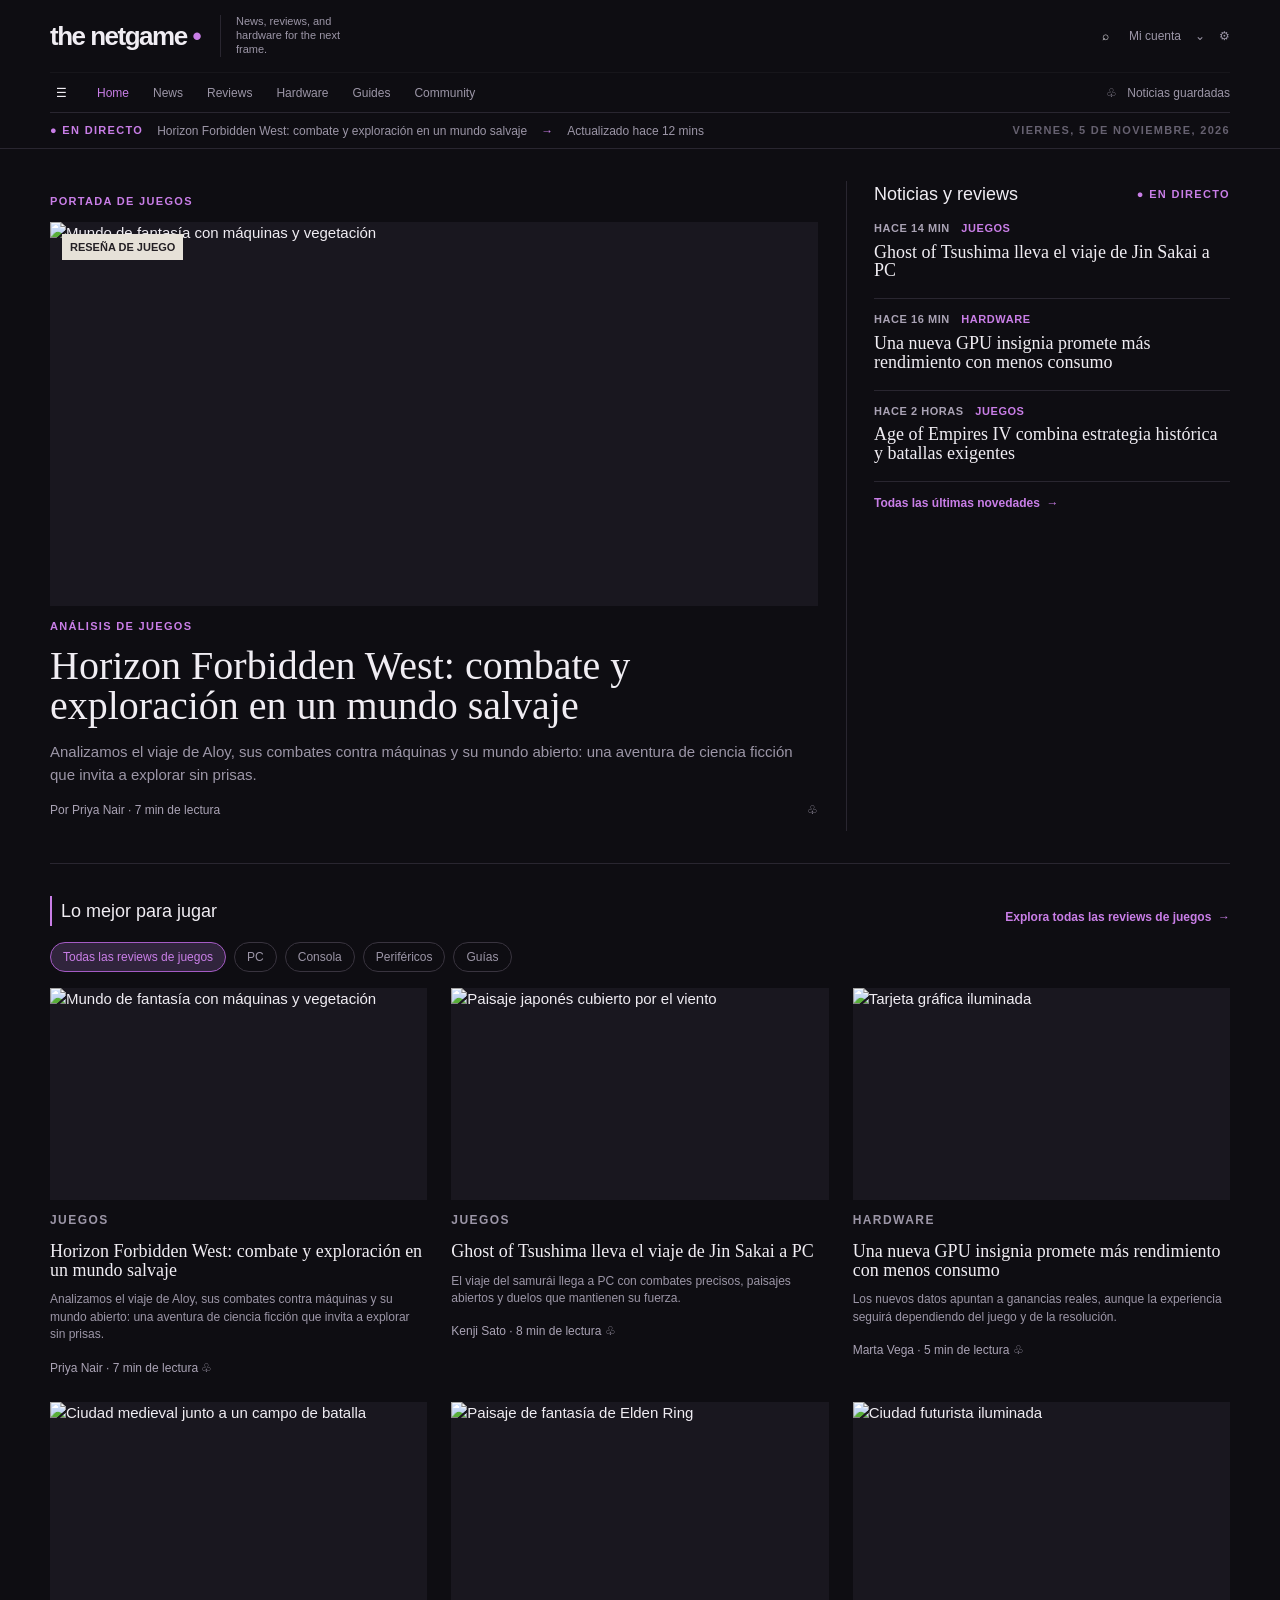
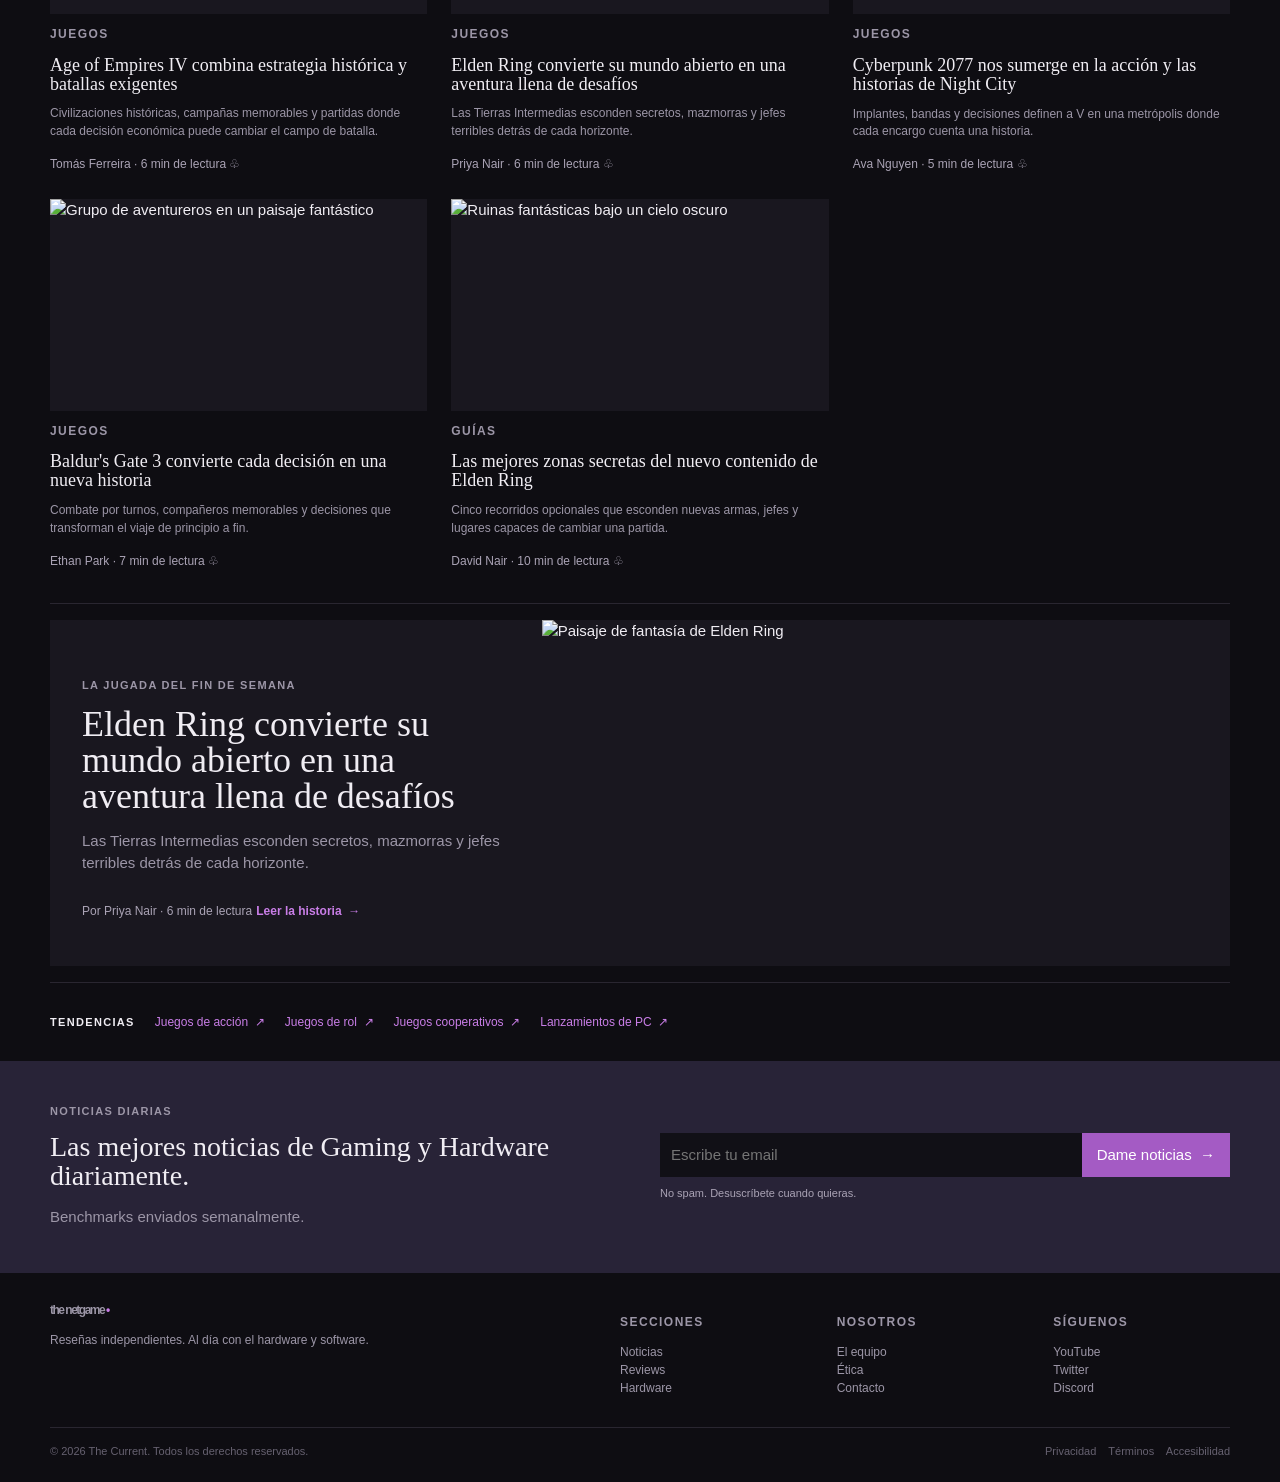
==== commit 0f2b0cdf: "fix( quitar hardcoded noticia)" ====
--- a/index.html
+++ b/index.html
@@ -54,11 +54,6 @@
         </div>
         <div id="news-rail"></div>
         <a class="more-link" href="#">Todas las últimas novedades&nbsp; →</a>
-        <div class="rail-note">
-          <p class="section-label">DESDE LA SALA DE JUEGOS</p>
-          <h3>Más gráficos. Más sensación de juego.</h3>
-          <p>Nos centramos en juegos, reseñas y hardware que mejoran la experiencia de jugar.</p>
-          <span>PN · 5 min de lectura</span>
         </div>
       </aside>
     </section>
